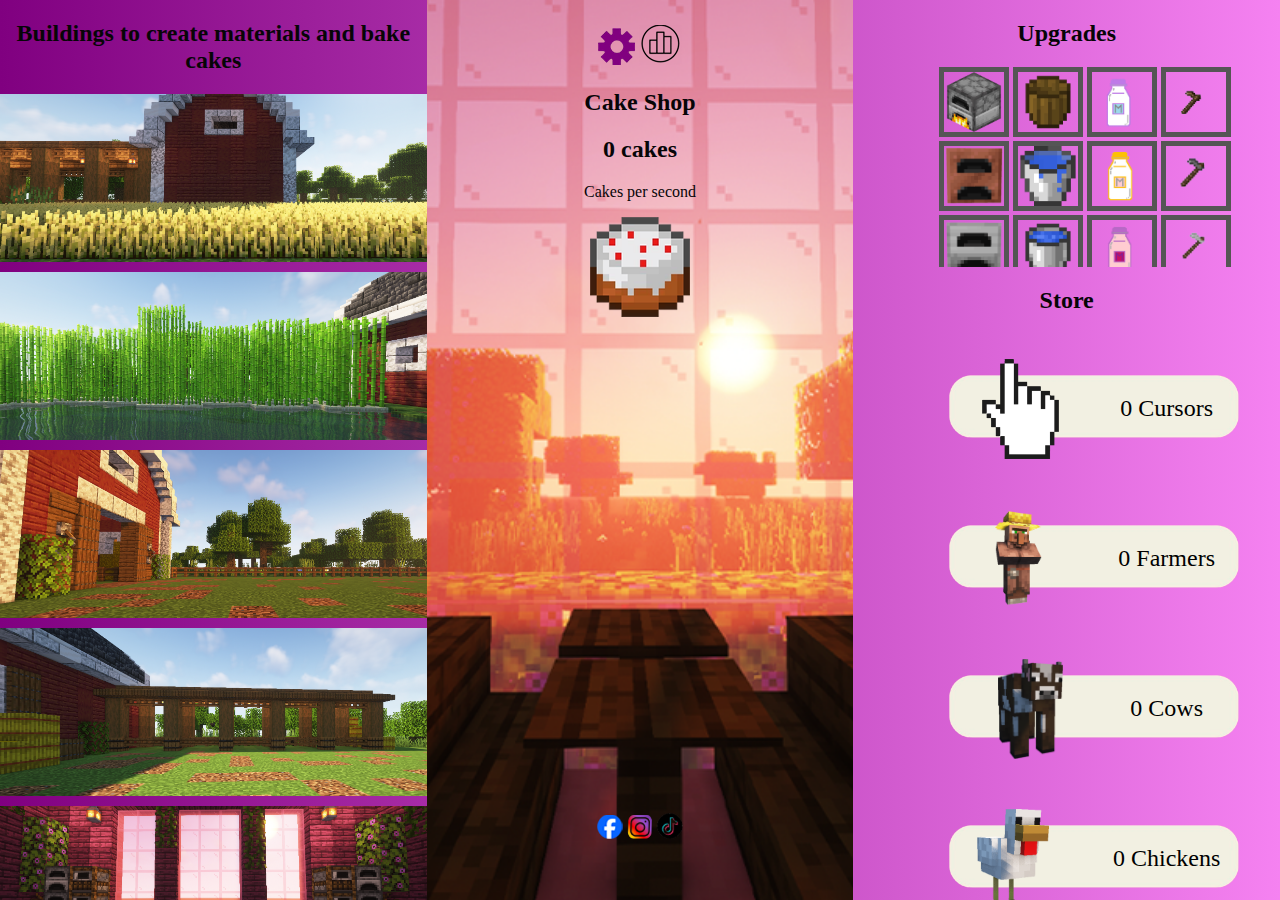
==== index.html @ d2e73d47 "Update index.html" ====
<!DOCTYPE html>
<html lang="en">
<head>
   <script src="Buttons_Resources.js" defer></script>
    <link rel="stylesheet" href="Cakeclicker.css">
    <meta charset="UTF-8">
    <meta name="viewport" content="width=device-width, initial-scale=1.0">
    <title>Homepage</title>
</head>
<body>
   <div class="container">
      <div id ="left" class="left">
         <h2>Buildings to create materials and bake cakes</h2>
         <div class="image-stack">
            <img class="area" src="Wheat Area v2.png" alt=" Wheat Area">
            <img class="area" src="Sugarcane Area v2.png" alt=" Sugarcane Area">
            <img class="area" src="Chicken Area v2.png" alt=" Chicken Area">
            <img class="area" src="Cow Area v2.png" alt=" Cow Area">
            <img class="area" src="Bakery Area v2.png" alt=" Bakery Area">
         </div>
      </div>
      <div id ="middle" class="center">
         <div class="top">
            <button id="Options" onclick="OptionToggle()">
               <img src="Settings Button.png">
           </button>
           <button id="Stats" onclick="StatsToggle()">
               <img src="Stats Button.png">
            </button>
            <h2>Cake Shop</h2>
            <h2 id="cake">0 cakes</h2>
            <p id="cps">Cakes per second</p>
            <button id="cakeClicker" onclick="clickCake()">
              <img class="cake" src="Cake.png" alt="Cake">
            </button>
            <h2></h2>
         </div>
         <div class="Social">
            <img src="Facebook Icon.png">
            <a href="https://www.instagram.com/cake.clicker/profilecard/?igsh=bmQzYXUybTNxMDJ4"><img src="Instagram Icon.png"></a> 
           <a href="https://www.tiktok.com/@cakeclicker3?is_from_webapp=1&sender_device=pc"><img src="Tik Tok Icon.png" ></a>
         </div>
      </div>
      <div id=" right" class="right">
         <h2>Upgrades</h2>
         <div class="top-right">
            <div class="Upgrades">
               <button><img class="tier" src="standard_furnace.png" alt="Standard Furnace" onclick="clickFurnaceStandard()"></button>
               <button><img class="tier" src="wooden_bucket.png" alt="Wooden Bucket" onclick="clickWaterBucketStandard()"></button>
               <button><img class="tier" src="milk.png" alt="Milk" onclick="clickMilkBottleStandard()"></button>
               <button><img class="tier" src="wooden_hoe.png" alt="Wooden Hoe" onclick="clickHoeStandard()"></button>

               <button><img class="tier" src="Copper Furnace v2.png" alt="Copper Furnace" onclick="clickFurnaceStone()"></button>
               <button><img class="tier" src="stone_bucket.png" alt="Stone Bucket" onclick="clickWaterBucketStone()"></button>
               <button><img class="tier" src="golden_milk.png" alt="Golden Milk" onclick="clickMilkBottleStone()"></button>
               <button><img class="tier" src="stone_hoe.png" alt="Stone Hoe" onclick="clickHoeStone()"></button>

               <button><img class="tier" src="Iron Furnace v2.png" alt="Iron Furnace" onclick="clickFurnaceIron()"></button>
               <button><img class="tier" src="iron_bucket.png" alt="Iron Bucket" onclick="clickWaterBucketIron()"></button>
               <button><img class="tier" src="strawberry_milk.png" alt="Milk" onclick="clickMilkBottleIron()"></button>
               <button><img class="tier" src="iron_hoe.png" alt="Iron Hoe" onclick="clickHoeIron()"></button>

               <button><img class="tier" src="Gold Furnace v2.png" alt="Gold Furnace" onclick="clickFurnaceGold()"></button>
               <button><img class="tier" src="gold_bucket.png" alt="Gold Bucket" onclick="clickWaterBucketGold()"></button>
               <button><img class="tier" src="chocolate_milk.png" alt="Milk" onclick="clickMilkBottleGold()"></button>
               <button><img class="tier" src="golden_hoe.png" alt="Golden Hoe" onclick="clickHoeGold()"></button>

               <button><img class="tier" src="Diamond Furnace v2.png" alt="Diamond Furnace" onclick="clickFurnaceDiamond()"></button>
               <button><img class="tier" src="diamond_bucket.png" alt="Diamond Bucket" onclick="clickWaterBucketDiamond()"></button>
               <button><img class="tier" src="golden_chocolate_milk.png" alt="Milk" onclick="clickMilkBottleDiamond()"></button>
               <button><img class="tier" src="diamond_hoe.png" alt="Diamond Hoe" onclick="clickHoeDiamond()"></button>
           </div>
         </div>
         <h2>Store</h2>
        <div class="Buildings">
         <div class="image-container">
            <button id="CursorButton" class="" onclick="clickCursor()">
            <div class="store-wrapper" style="background-image: url('store_button.png');">
                <img class="store" src="Click.png" alt="Click">
                <p id="cursor" class="Item">0 Cursors</p>
            </div>
            </button>
         <button id="farmersButton" onclick="clickFarmer()">
            <div class="store-wrapper" style="background-image: url('store_button.png');">
                <img class="store" src="Farmer.png" alt="Farmer">
                <p id="farmer"  class="Item">0 Farmers</p>
            </div>
         </button>
         <button id="cowsButton" onclick="clickCow()">
            <div class="store-wrapper" style="background-image: url('store_button.png');">
                <img class="store" src="Cow.png" alt="Cow">
                <p id="cow" class="Item">0 Cows</p>
            </div>
         </button>
         <button id="chickensButton" onclick="clickChicken()">
            <div class="store-wrapper" style="background-image: url('store_button.png');">
                <img class="store" src="Chicken.png" alt="Chicken">
                <p id="chicken" class="Item">0 Chickens</p>
            </div>
         </button>
         <button id="sugarMastersButton" onclick="clickMaster()">
            <div class="store-wrapper" style="background-image: url('store_button.png');">
                <img class="store" src="Sugar Master.png" alt="Sugar Master">
                <p id="sugar" class="Item">0 Sugar Masters</p>
            </div>
         </button>
         <button id="bakersButton" onclick="clickBaker()">
            <div class="store-wrapper" style="background-image: url('store_button.png');">
                <img class="store" src="Baker.png" alt="Baker">
                <p id="baker" class="Item">0 Bakers</p>
            </div>
         </button>
        </div>
      </div>
      </div>
   </div>
</body>
</html>
---- Cakeclicker.css ----
@charset "UTF-8";

html{
    height: 100%;
    margin: 0;
}

body {
    color: #070507;
     background: linear-gradient(to right, #800080, #f582f1);
    background-attachment: fixed;
    font-family: "Comic Sans MS", "Comic Sans";
    height: 100%;
    margin: 0;
}

.cake{
    width: 100px;
    height: 100px;

}
button {
    background: none;
    border: none;
    padding: 0;
    cursor: pointer;
}


.container {
    display: flex; 
    justify-content: space-between; 
    height: 100%;
    width: 100%;
}


.left {
    flex: 1; 
    width: 25%;
    height: 100%;
    text-align: center;
    box-sizing: border-box;
    overflow-y: auto;
}


.center {
    flex: 1; 
    width: 50%; 
    height: 100%;
    text-align: center;
    box-sizing: border-box;
    background-image: url(Cafe\ Background.png);
    background-position: center;
    background-size: cover;
    padding-top: 25px;
}

.top{
    height: 90%;
}

.Social{
    height: 10%;
}

.right {
    flex: 1; 
    width: 25%; 
    height: 100%;
    text-align: center;
    box-sizing: border-box;
    overflow-y: auto;
}

.top-right{
    overflow-y: auto;
}

.Upgrades{
    width: 85%;
    height: 200px;
    padding-left: 50px;
}


.tier{
    background: transparent;
    height: 40%;
    width: 18%;
     border: 5px solid #555;
}

button img.tier{
    width: 60px; 
    height: 60px;
    object-fit: contain;
}

button img.store {
    width: 200px;
    height: 100px;
    object-fit: contain; 
}

.store-wrapper {
    width: 330px;
    height: 150px;
    padding-right: 15%;
    display: flex;
    justify-content: center;
    align-items: center;
    background-size: cover;
    background-position: center;
}

.store{
    height: 80%;
    width: 33%;
    object-fit: contain;
}

p.Item{
    font-size: x-large;
    font-family: "Comic Sans MS", "Comic Sans";
}

.area{
    vertical-align: top;
    display: inline-block;
    max-width: 100%;
    margin-bottom: 10px;
    object-fit: cover;  
}

image-stack img {
    display: block;
    width: 100%; 
    margin-bottom: 10px; 
}

.thing {
    border-radius: 8px;
    background: rgba(255, 255, 255, .05);
}

.thing-icon, .particle {
    width: 64px;
    height: 64px;
}

#game.filterOn .things.cantAfford.notOwned{
    filter:blur(3px); 
    
}
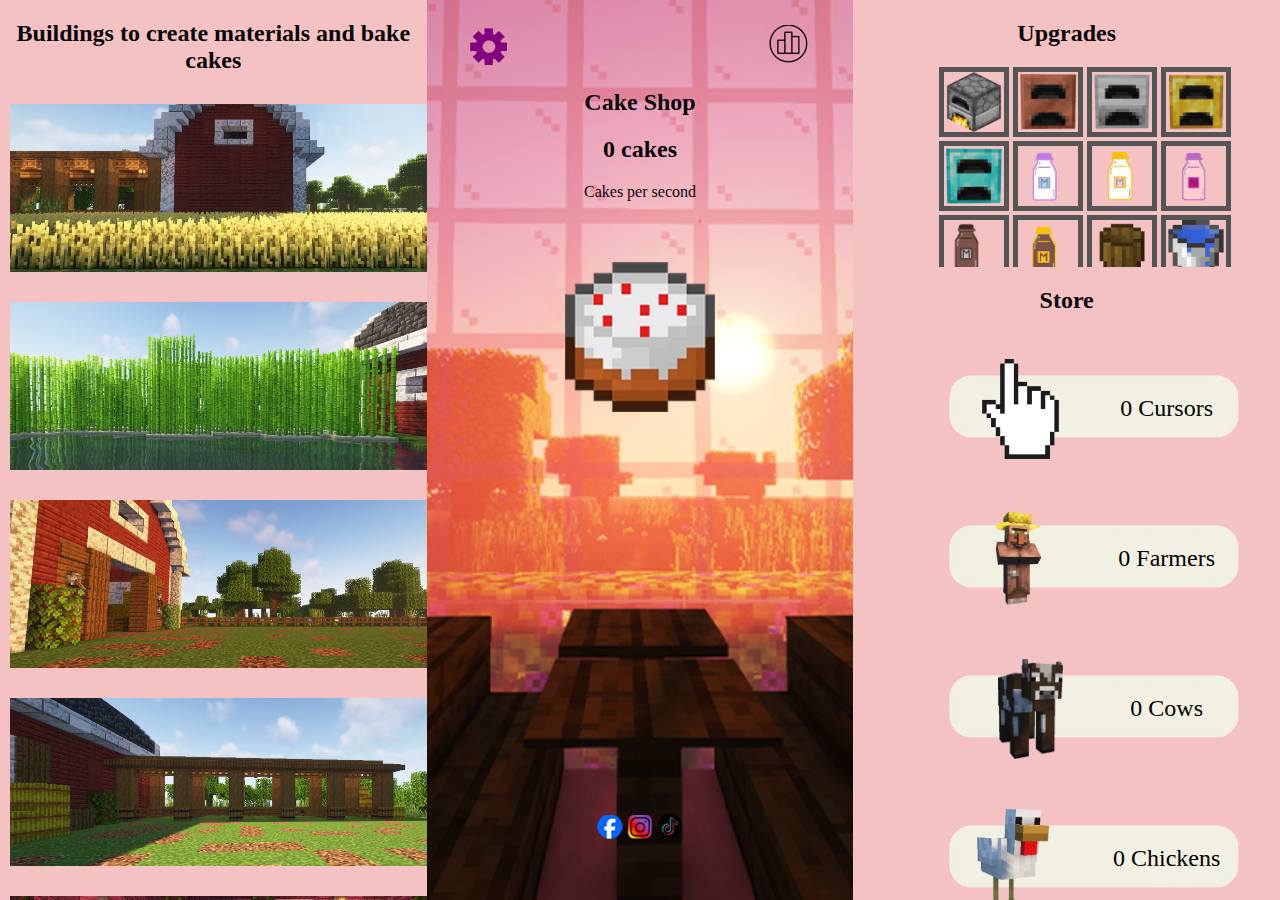
==== commit c0133c50: "Update upgrade buttons" ====
--- a/index.html
+++ b/index.html
@@ -45,31 +45,34 @@
          <h2>Upgrades</h2>
          <div class="top-right">
             <div class="Upgrades">
-               <button><img class="tier" src="standard_furnace.png" alt="Standard Furnace" onclick="clickFurnaceStandard()"></button>
-               <button><img class="tier" src="wooden_bucket.png" alt="Wooden Bucket" onclick="clickWaterBucketStandard()"></button>
-               <button><img class="tier" src="milk.png" alt="Milk" onclick="clickMilkBottleStandard()"></button>
-               <button><img class="tier" src="wooden_hoe.png" alt="Wooden Hoe" onclick="clickHoeStandard()"></button>
+               <!-- Furnaces -->
+                <button id="furnaceStandard"><img class="tier" src="standard_furnace.png" alt="Standard Furnace"></button>
+                <button id="furnaceStone"><img class="tier" src="Copper Furnace v2.png" alt="Stone Furnace"></button>
+                <button id="furnaceIron"><img class="tier" src="Iron Furnace v2.png" alt="Iron Furnace"></button>
+                <button id="furnaceGold"><img class="tier" src="Gold Furnace v2.png" alt="Gold Furnace"></button>
+                <button id="furnaceDiamond"><img class="tier" src="Diamond Furnace v2.png" alt="Diamond Furnace"></button>
 
-               <button><img class="tier" src="Copper Furnace v2.png" alt="Copper Furnace" onclick="clickFurnaceStone()"></button>
-               <button><img class="tier" src="stone_bucket.png" alt="Stone Bucket" onclick="clickWaterBucketStone()"></button>
-               <button><img class="tier" src="golden_milk.png" alt="Golden Milk" onclick="clickMilkBottleStone()"></button>
-               <button><img class="tier" src="stone_hoe.png" alt="Stone Hoe" onclick="clickHoeStone()"></button>
+                <!-- Milk Bottles -->
+                <button id="milkBottleStandard"><img class="tier" src="milk.png" alt="Standard Milk"></button>
+                <button id="milkBottleStone"><img class="tier" src="golden_milk.png" alt="Stone Milk"></button>
+                <button id="milkBottleIron"><img class="tier" src="strawberry_milk.png" alt="Iron Milk"></button>
+                <button id="milkBottleGold"><img class="tier" src="chocolate_milk.png" alt="Gold Milk"></button>
+                <button id="milkBottleDiamond"><img class="tier" src="golden_chocolate_milk.png" alt="Diamond Milk"></button>
 
-               <button><img class="tier" src="Iron Furnace v2.png" alt="Iron Furnace" onclick="clickFurnaceIron()"></button>
-               <button><img class="tier" src="iron_bucket.png" alt="Iron Bucket" onclick="clickWaterBucketIron()"></button>
-               <button><img class="tier" src="strawberry_milk.png" alt="Milk" onclick="clickMilkBottleIron()"></button>
-               <button><img class="tier" src="iron_hoe.png" alt="Iron Hoe" onclick="clickHoeIron()"></button>
+                <!-- Water Buckets -->
+                <button id="waterBucketStandard"><img class="tier" src="wooden_bucket.png" alt="Standard Bucket"></button>
+                <button id="waterBucketStone"><img class="tier" src="stone_bucket.png" alt="Stone Bucket"></button>
+                <button id="waterBucketIron"><img class="tier" src="iron_bucket.png" alt="Iron Bucket"></button>
+                <button id="waterBucketGold"><img class="tier" src="gold_bucket.png" alt="Gold Bucket"></button>
+                <button id="waterBucketDiamond"><img class="tier" src="diamond_bucket.png" alt="Diamond Bucket"></button>
 
-               <button><img class="tier" src="Gold Furnace v2.png" alt="Gold Furnace" onclick="clickFurnaceGold()"></button>
-               <button><img class="tier" src="gold_bucket.png" alt="Gold Bucket" onclick="clickWaterBucketGold()"></button>
-               <button><img class="tier" src="chocolate_milk.png" alt="Milk" onclick="clickMilkBottleGold()"></button>
-               <button><img class="tier" src="golden_hoe.png" alt="Golden Hoe" onclick="clickHoeGold()"></button>
-
-               <button><img class="tier" src="Diamond Furnace v2.png" alt="Diamond Furnace" onclick="clickFurnaceDiamond()"></button>
-               <button><img class="tier" src="diamond_bucket.png" alt="Diamond Bucket" onclick="clickWaterBucketDiamond()"></button>
-               <button><img class="tier" src="golden_chocolate_milk.png" alt="Milk" onclick="clickMilkBottleDiamond()"></button>
-               <button><img class="tier" src="diamond_hoe.png" alt="Diamond Hoe" onclick="clickHoeDiamond()"></button>
-           </div>
+                <!-- Hoes -->
+                <button id="hoeStandard"><img class="tier" src="wooden_hoe.png" alt="Standard Hoe"></button>
+                <button id="hoeStone"><img class="tier" src="stone_hoe.png" alt="Stone Hoe"></button>
+                <button id="hoeIron"><img class="tier" src="iron_hoe.png" alt="Iron Hoe"></button>
+                <button id="hoeGold"><img class="tier" src="golden_hoe.png" alt="Gold Hoe"></button>
+                <button id="hoeDiamond"><img class="tier" src="diamond_hoe.png" alt="Diamond Hoe"></button>
+            </div>
          </div>
          <h2>Store</h2>
         <div class="Buildings">
--- a/Cakeclicker.css
+++ b/Cakeclicker.css
@@ -7,7 +7,7 @@
 
 body {
     color: #070507;
-     background: linear-gradient(to right, #800080, #f582f1);
+     background-color: #f4c2c2;
     background-attachment: fixed;
     font-family: "Comic Sans MS", "Comic Sans";
     height: 100%;
@@ -15,9 +15,9 @@
 }
 
 .cake{
-    width: 100px;
-    height: 100px;
-
+    width: 150px;
+    height: 150px;
+    padding-top: 30%;
 }
 button {
     background: none;
@@ -25,7 +25,9 @@
     padding: 0;
     cursor: pointer;
 }
-
+button#Options {
+    padding-right: 60%;
+}
 
 .container {
     display: flex; 
@@ -131,7 +133,10 @@
     display: inline-block;
     max-width: 100%;
     margin-bottom: 10px;
-    object-fit: cover;  
+    object-fit: cover;
+    
+    border: 10px solid transparent;
+    border-image: url('border v2 - H.png') 30 round;
 }
 
 image-stack img {
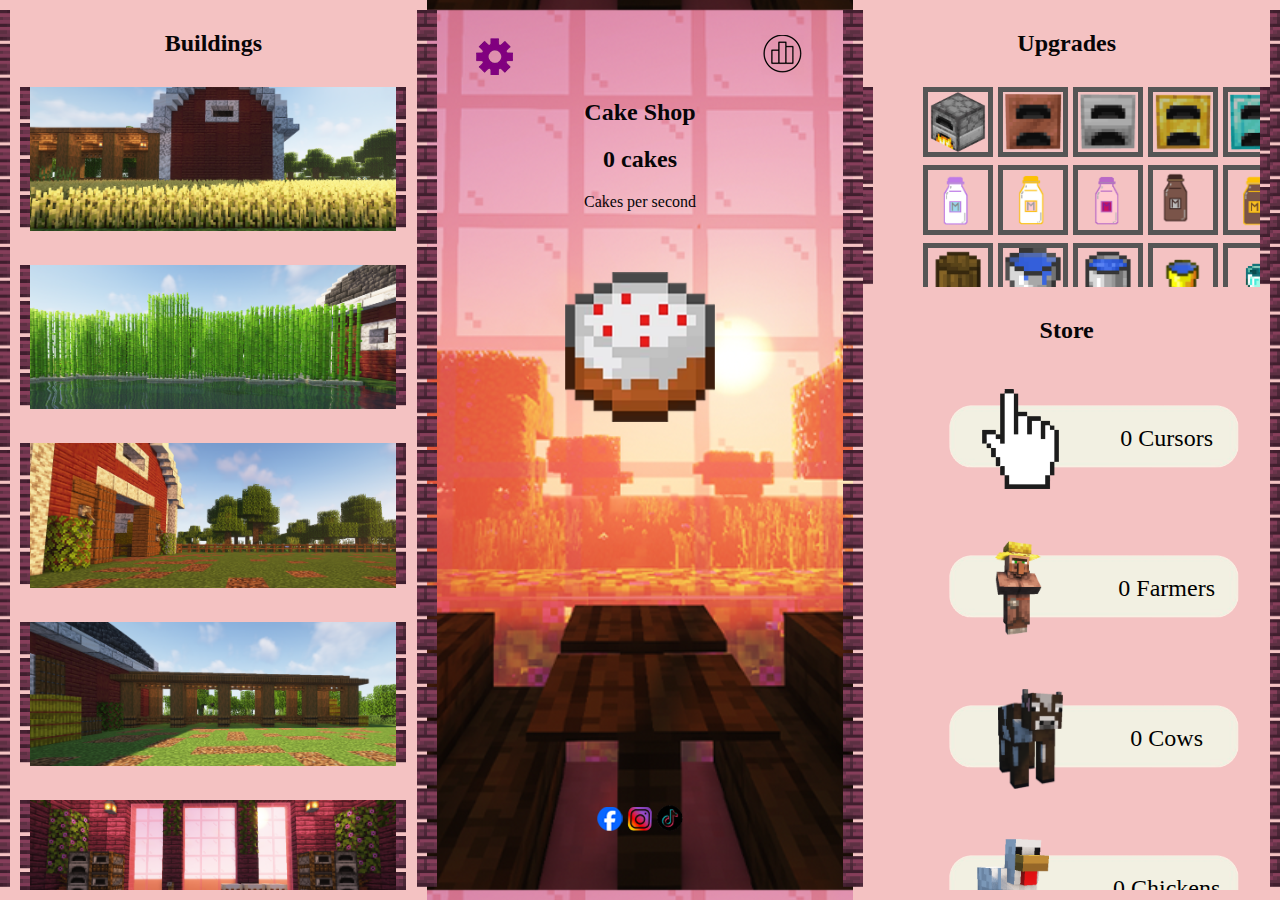
==== commit b0d0de4b: "Update index.html" ====
--- a/index.html
+++ b/index.html
@@ -10,7 +10,7 @@
 <body>
    <div class="container">
       <div id ="left" class="left">
-         <h2>Buildings to create materials and bake cakes</h2>
+         <h2>Buildings</h2>
          <div class="image-stack">
             <img class="area" src="Wheat Area v2.png" alt=" Wheat Area">
             <img class="area" src="Sugarcane Area v2.png" alt=" Sugarcane Area">
@@ -72,6 +72,14 @@
                 <button id="hoeIron"><img class="tier" src="iron_hoe.png" alt="Iron Hoe"></button>
                 <button id="hoeGold"><img class="tier" src="golden_hoe.png" alt="Gold Hoe"></button>
                 <button id="hoeDiamond"><img class="tier" src="diamond_hoe.png" alt="Diamond Hoe"></button>
+
+                <!-- Seeds -->
+                <button id="WheatT1"><img class="tier" src="Wheat Seeds.png" alt="Wheat Tier 1"></button>
+                <button id="WheatT2"><img class="tier" src="Wheat Seeds Tier 2.png" alt="Wheat Tier 2"></button>
+                 <button id="WheatT3"><img class="tier" src="Wheat Seeds Tier 3.png" alt="Wheat Tier 3"></button>
+                 <button id="WheatT4"><img class="tier" src="Wheat Seeds Tier 4.png" alt="Wheat Tier 4"></button>
+                 <button id="WheatT5"><img class="tier" src="Wheat Seeds Tier 5.png" alt="Wheat Tier 5"></button>
+               
             </div>
          </div>
          <h2>Store</h2>
--- a/Cakeclicker.css
+++ b/Cakeclicker.css
@@ -19,6 +19,7 @@
     height: 150px;
     padding-top: 30%;
 }
+
 button {
     background: none;
     border: none;
@@ -44,6 +45,8 @@
     text-align: center;
     box-sizing: border-box;
     overflow-y: auto;
+     border: 10px solid transparent;
+    border-image: url('Border v2 - H.png') 30 round;
 }
 
 
@@ -57,6 +60,8 @@
     background-position: center;
     background-size: cover;
     padding-top: 25px;
+    border: 10px solid transparent;
+    border-image: url('Border v2 - H.png') 30 round;
 }
 
 .top{
@@ -74,16 +79,37 @@
     text-align: center;
     box-sizing: border-box;
     overflow-y: auto;
+    border: 10px solid transparent;
+    border-image: url('Border v2 - H.png') 30 round;
 }
 
 .top-right{
     overflow-y: auto;
+    border: 10px solid transparent;
+    border-image: url('Border v2 - H.png') 30 round;
+}
+
+.top-right::-webkit-scrollbar {
+    display: none; 
+}
+
+.left::-webkit-scrollbar {
+    display: none; 
+}
+
+.right::-webkit-scrollbar {
+    display: none; 
 }
 
 .Upgrades{
     width: 85%;
     height: 200px;
     padding-left: 50px;
+    display: grid;
+    grid-template-columns: repeat(5, 1fr);
+    gap: 5px;
+    justify-items: center; 
+    align-items: center;
 }
 
 
@@ -128,15 +154,16 @@
     font-family: "Comic Sans MS", "Comic Sans";
 }
 
-.area{
-    vertical-align: top;
+.area{   
     display: inline-block;
-    max-width: 100%;
+    max-width: 95%;
+    height: 100%;
     margin-bottom: 10px;
     object-fit: cover;
     
     border: 10px solid transparent;
-    border-image: url('border v2 - H.png') 30 round;
+    border-image: url('Border v2 - H.png') 30 round;
+     box-sizing: border-box;
 }
 
 image-stack img {
@@ -157,5 +184,4 @@
 
 #game.filterOn .things.cantAfford.notOwned{
     filter:blur(3px); 
-    
 }
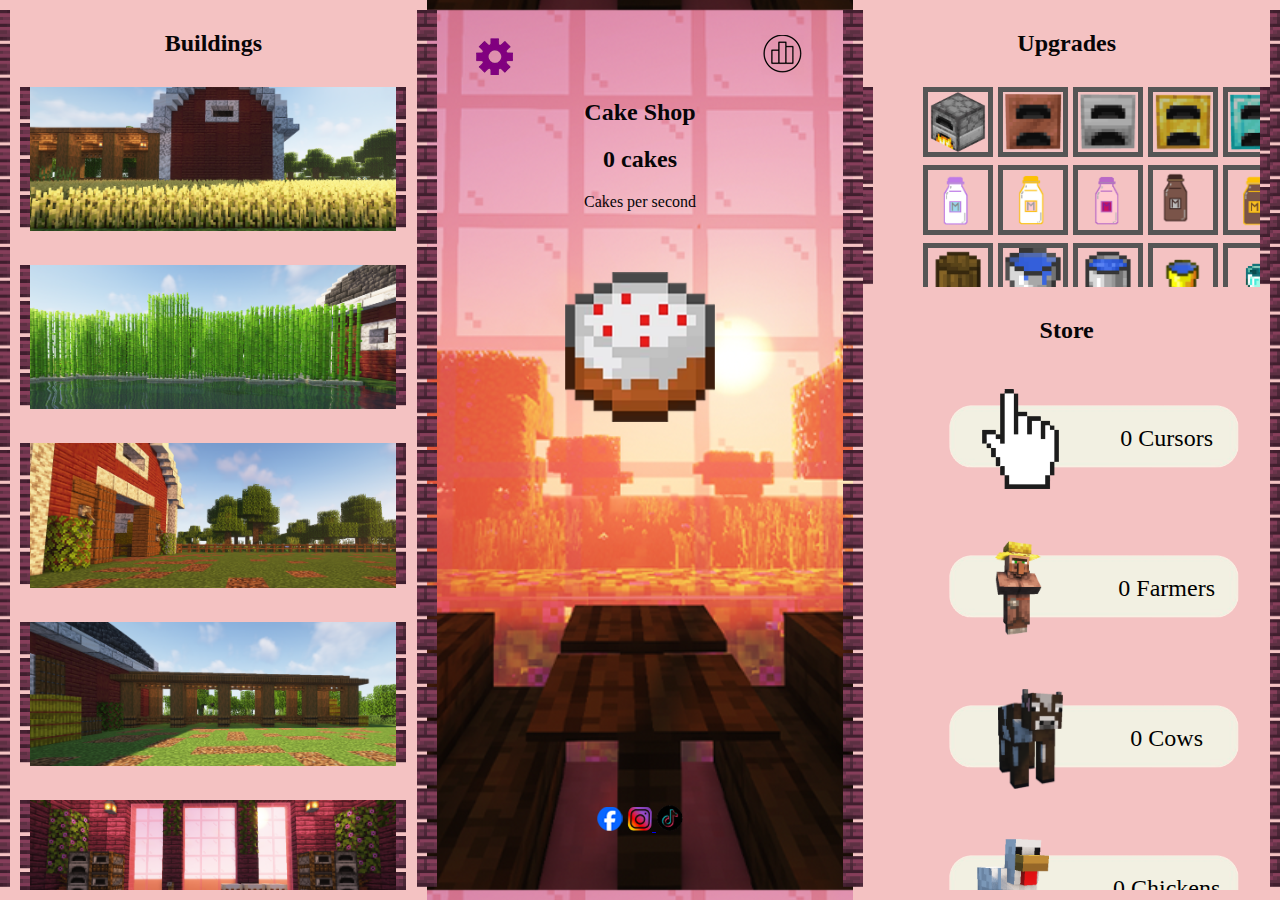
==== commit 0d37b58d: "Update index.html" ====
--- a/index.html
+++ b/index.html
@@ -1,7 +1,7 @@
 <!DOCTYPE html>
 <html lang="en">
 <head>
-   <script src="Buttons_Resources.js" defer></script>
+    <script src="Buttons_Resources.js" defer></script> <!-- Ensure the JavaScript file includes the tiered system -->
     <link rel="stylesheet" href="Cakeclicker.css">
     <meta charset="UTF-8">
     <meta name="viewport" content="width=device-width, initial-scale=1.0">
@@ -9,7 +9,7 @@
 </head>
 <body>
    <div class="container">
-      <div id ="left" class="left">
+      <div id="left" class="left">
          <h2>Buildings</h2>
          <div class="image-stack">
             <img class="area" src="Wheat Area v2.png" alt=" Wheat Area">
@@ -19,110 +19,105 @@
             <img class="area" src="Bakery Area v2.png" alt=" Bakery Area">
          </div>
       </div>
-      <div id ="middle" class="center">
+      <div id="middle" class="center">
          <div class="top">
             <button id="Options" onclick="OptionToggle()">
-               <img src="Settings Button.png">
+               <img src="Settings Button.png" alt="Settings">
            </button>
            <button id="Stats" onclick="StatsToggle()">
-               <img src="Stats Button.png">
+               <img src="Stats Button.png" alt="Stats">
             </button>
-            <h2>Cake Shop</h2>
+            <h2 contenteditable="true">Cake Shop</h2>
             <h2 id="cake">0 cakes</h2>
             <p id="cps">Cakes per second</p>
             <button id="cakeClicker" onclick="clickCake()">
               <img class="cake" src="Cake.png" alt="Cake">
             </button>
-            <h2></h2>
          </div>
          <div class="Social">
-            <img src="Facebook Icon.png">
-            <a href="https://www.instagram.com/cake.clicker/profilecard/?igsh=bmQzYXUybTNxMDJ4"><img src="Instagram Icon.png"></a> 
-           <a href="https://www.tiktok.com/@cakeclicker3?is_from_webapp=1&sender_device=pc"><img src="Tik Tok Icon.png" ></a>
+            <img src="Facebook Icon.png" alt="Facebook">
+            <a href="https://www.instagram.com/cake.clicker/profilecard/?igsh=bmQzYXUybTNxMDJ4">
+                <img src="Instagram Icon.png" alt="Instagram">
+            </a> 
+            <a href="https://www.tiktok.com/@cakeclicker3?is_from_webapp=1&sender_device=pc">
+                <img src="Tik Tok Icon.png" alt="TikTok">
+            </a>
          </div>
       </div>
-      <div id=" right" class="right">
+      <div id="right" class="right">
          <h2>Upgrades</h2>
          <div class="top-right">
             <div class="Upgrades">
                <!-- Furnaces -->
-                <button id="furnaceStandard"><img class="tier" src="standard_furnace.png" alt="Standard Furnace"></button>
-                <button id="furnaceStone"><img class="tier" src="Copper Furnace v2.png" alt="Stone Furnace"></button>
-                <button id="furnaceIron"><img class="tier" src="Iron Furnace v2.png" alt="Iron Furnace"></button>
-                <button id="furnaceGold"><img class="tier" src="Gold Furnace v2.png" alt="Gold Furnace"></button>
-                <button id="furnaceDiamond"><img class="tier" src="Diamond Furnace v2.png" alt="Diamond Furnace"></button>
+               <button id="furnaceStandard"><img class="tier" src="standard_furnace.png" alt="Standard Furnace"></button>
+               <button id="furnaceStone"><img class="tier" src="Copper Furnace v2.png" alt="Stone Furnace"></button>
+               <button id="furnaceIron"><img class="tier" src="Iron Furnace v2.png" alt="Iron Furnace"></button>
+               <button id="furnaceGold"><img class="tier" src="Gold Furnace v2.png" alt="Gold Furnace"></button>
+               <button id="furnaceDiamond"><img class="tier" src="Diamond Furnace v2.png" alt="Diamond Furnace"></button>
 
-                <!-- Milk Bottles -->
-                <button id="milkBottleStandard"><img class="tier" src="milk.png" alt="Standard Milk"></button>
-                <button id="milkBottleStone"><img class="tier" src="golden_milk.png" alt="Stone Milk"></button>
-                <button id="milkBottleIron"><img class="tier" src="strawberry_milk.png" alt="Iron Milk"></button>
-                <button id="milkBottleGold"><img class="tier" src="chocolate_milk.png" alt="Gold Milk"></button>
-                <button id="milkBottleDiamond"><img class="tier" src="golden_chocolate_milk.png" alt="Diamond Milk"></button>
+               <!-- Milk Bottles -->
+               <button id="milkStandard"><img class="tier" src="milk.png" alt="Standard Milk"></button>
+               <button id="milkStone"><img class="tier" src="golden_milk.png" alt="Stone Milk"></button>
+               <button id="milkIron"><img class="tier" src="strawberry_milk.png" alt="Iron Milk"></button>
+               <button id="milkGold"><img class="tier" src="chocolate_milk.png" alt="Gold Milk"></button>
+               <button id="milkDiamond"><img class="tier" src="golden_chocolate_milk.png" alt="Diamond Milk"></button>
 
-                <!-- Water Buckets -->
-                <button id="waterBucketStandard"><img class="tier" src="wooden_bucket.png" alt="Standard Bucket"></button>
-                <button id="waterBucketStone"><img class="tier" src="stone_bucket.png" alt="Stone Bucket"></button>
-                <button id="waterBucketIron"><img class="tier" src="iron_bucket.png" alt="Iron Bucket"></button>
-                <button id="waterBucketGold"><img class="tier" src="gold_bucket.png" alt="Gold Bucket"></button>
-                <button id="waterBucketDiamond"><img class="tier" src="diamond_bucket.png" alt="Diamond Bucket"></button>
+               <!-- Water Buckets -->
+               <button id="waterBucketStandard"><img class="tier" src="wooden_bucket.png" alt="Standard Bucket"></button>
+               <button id="waterBucketStone"><img class="tier" src="stone_bucket.png" alt="Stone Bucket"></button>
+               <button id="waterBucketIron"><img class="tier" src="iron_bucket.png" alt="Iron Bucket"></button>
+               <button id="waterBucketGold"><img class="tier" src="gold_bucket.png" alt="Gold Bucket"></button>
+               <button id="waterBucketDiamond"><img class="tier" src="diamond_bucket.png" alt="Diamond Bucket"></button>
 
-                <!-- Hoes -->
-                <button id="hoeStandard"><img class="tier" src="wooden_hoe.png" alt="Standard Hoe"></button>
-                <button id="hoeStone"><img class="tier" src="stone_hoe.png" alt="Stone Hoe"></button>
-                <button id="hoeIron"><img class="tier" src="iron_hoe.png" alt="Iron Hoe"></button>
-                <button id="hoeGold"><img class="tier" src="golden_hoe.png" alt="Gold Hoe"></button>
-                <button id="hoeDiamond"><img class="tier" src="diamond_hoe.png" alt="Diamond Hoe"></button>
-
-                <!-- Seeds -->
-                <button id="WheatT1"><img class="tier" src="Wheat Seeds.png" alt="Wheat Tier 1"></button>
-                <button id="WheatT2"><img class="tier" src="Wheat Seeds Tier 2.png" alt="Wheat Tier 2"></button>
-                 <button id="WheatT3"><img class="tier" src="Wheat Seeds Tier 3.png" alt="Wheat Tier 3"></button>
-                 <button id="WheatT4"><img class="tier" src="Wheat Seeds Tier 4.png" alt="Wheat Tier 4"></button>
-                 <button id="WheatT5"><img class="tier" src="Wheat Seeds Tier 5.png" alt="Wheat Tier 5"></button>
-               
+               <!-- Hoes -->
+               <button id="hoeStandard"><img class="tier" src="wooden_hoe.png" alt="Standard Hoe"></button>
+               <button id="hoeStone"><img class="tier" src="stone_hoe.png" alt="Stone Hoe"></button>
+               <button id="hoeIron"><img class="tier" src="iron_hoe.png" alt="Iron Hoe"></button>
+               <button id="hoeGold"><img class="tier" src="golden_hoe.png" alt="Gold Hoe"></button>
+               <button id="hoeDiamond"><img class="tier" src="diamond_hoe.png" alt="Diamond Hoe"></button>
             </div>
          </div>
          <h2>Store</h2>
-        <div class="Buildings">
-         <div class="image-container">
-            <button id="CursorButton" class="" onclick="clickCursor()">
-            <div class="store-wrapper" style="background-image: url('store_button.png');">
-                <img class="store" src="Click.png" alt="Click">
-                <p id="cursor" class="Item">0 Cursors</p>
+         <div class="Buildings">
+            <div class="image-container">
+               <button id="CursorButton" onclick="clickCursor()">
+                  <div class="store-wrapper" style="background-image: url('store_button.png');">
+                      <img class="store" src="Click.png" alt="Click">
+                      <p id="cursor" class="Item">0 Cursors</p>
+                  </div>
+               </button>
+               <button id="farmersButton" onclick="clickFarmer()">
+                  <div class="store-wrapper" style="background-image: url('store_button.png');">
+                      <img class="store" src="Farmer.png" alt="Farmer">
+                      <p id="farmer" class="Item">0 Farmers</p>
+                  </div>
+               </button>
+               <button id="cowsButton" onclick="clickCow()">
+                  <div class="store-wrapper" style="background-image: url('store_button.png');">
+                      <img class="store" src="Cow.png" alt="Cow">
+                      <p id="cow" class="Item">0 Cows</p>
+                  </div>
+               </button>
+               <button id="chickensButton" onclick="clickChicken()">
+                  <div class="store-wrapper" style="background-image: url('store_button.png');">
+                      <img class="store" src="Chicken.png" alt="Chicken">
+                      <p id="chicken" class="Item">0 Chickens</p>
+                  </div>
+               </button>
+               <button id="sugarMastersButton" onclick="clickMaster()">
+                  <div class="store-wrapper" style="background-image: url('store_button.png');">
+                      <img class="store" src="Sugar Master.png" alt="Sugar Master">
+                      <p id="sugar" class="Item">0 Sugar Masters</p>
+                  </div>
+               </button>
+               <button id="bakersButton" onclick="clickBaker()">
+                  <div class="store-wrapper" style="background-image: url('store_button.png');">
+                      <img class="store" src="Baker.png" alt="Baker">
+                      <p id="baker" class="Item">0 Bakers</p>
+                  </div>
+               </button>
             </div>
-            </button>
-         <button id="farmersButton" onclick="clickFarmer()">
-            <div class="store-wrapper" style="background-image: url('store_button.png');">
-                <img class="store" src="Farmer.png" alt="Farmer">
-                <p id="farmer"  class="Item">0 Farmers</p>
-            </div>
-         </button>
-         <button id="cowsButton" onclick="clickCow()">
-            <div class="store-wrapper" style="background-image: url('store_button.png');">
-                <img class="store" src="Cow.png" alt="Cow">
-                <p id="cow" class="Item">0 Cows</p>
-            </div>
-         </button>
-         <button id="chickensButton" onclick="clickChicken()">
-            <div class="store-wrapper" style="background-image: url('store_button.png');">
-                <img class="store" src="Chicken.png" alt="Chicken">
-                <p id="chicken" class="Item">0 Chickens</p>
-            </div>
-         </button>
-         <button id="sugarMastersButton" onclick="clickMaster()">
-            <div class="store-wrapper" style="background-image: url('store_button.png');">
-                <img class="store" src="Sugar Master.png" alt="Sugar Master">
-                <p id="sugar" class="Item">0 Sugar Masters</p>
-            </div>
-         </button>
-         <button id="bakersButton" onclick="clickBaker()">
-            <div class="store-wrapper" style="background-image: url('store_button.png');">
-                <img class="store" src="Baker.png" alt="Baker">
-                <p id="baker" class="Item">0 Bakers</p>
-            </div>
-         </button>
-        </div>
-      </div>
+         </div>
       </div>
    </div>
 </body>
--- a/Cakeclicker.css
+++ b/Cakeclicker.css
@@ -89,17 +89,7 @@
     border-image: url('Border v2 - H.png') 30 round;
 }
 
-.top-right::-webkit-scrollbar {
-    display: none; 
-}
 
-.left::-webkit-scrollbar {
-    display: none; 
-}
-
-.right::-webkit-scrollbar {
-    display: none; 
-}
 
 .Upgrades{
     width: 85%;
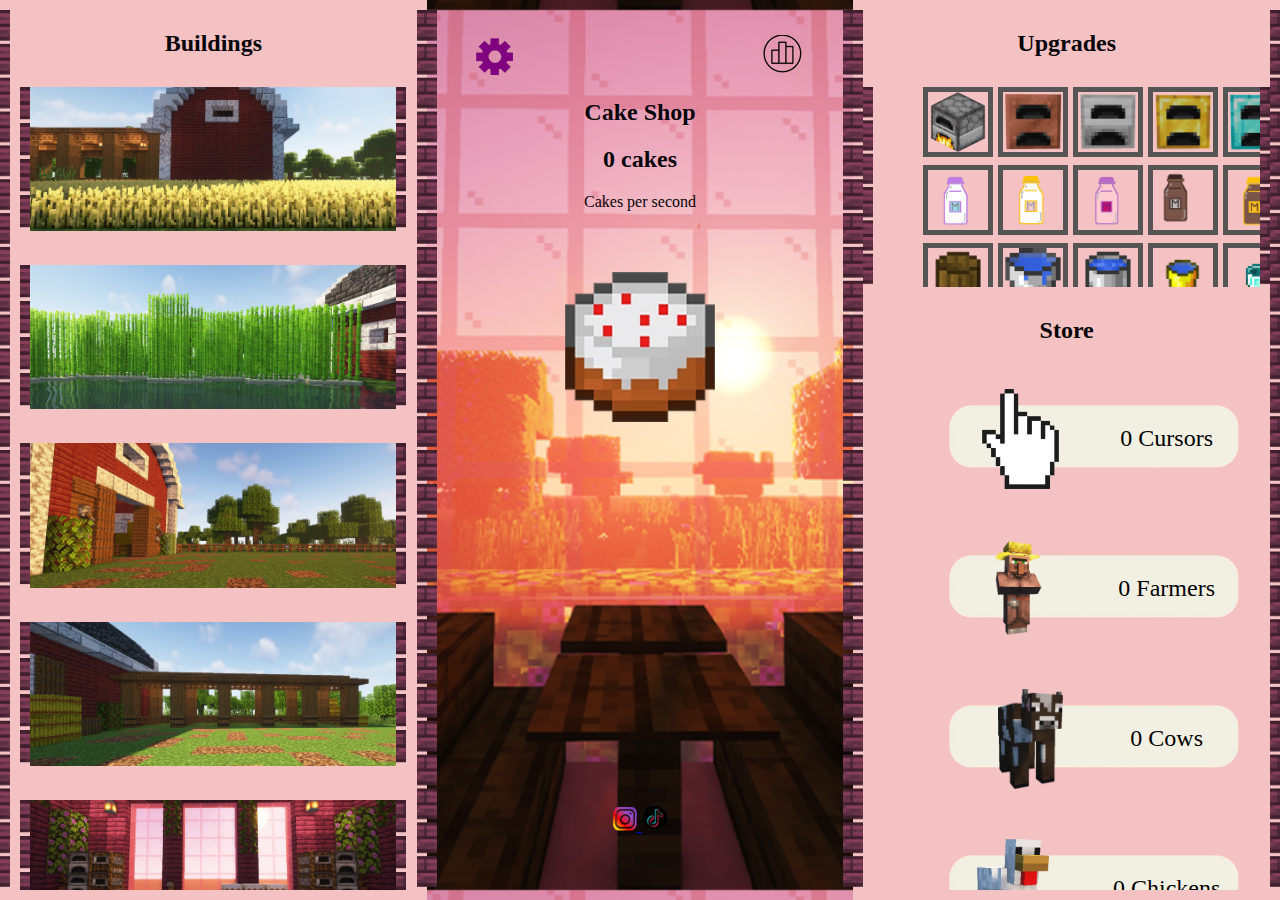
==== commit bdb162fe: "Update index.html" ====
--- a/index.html
+++ b/index.html
@@ -35,7 +35,6 @@
             </button>
          </div>
          <div class="Social">
-            <img src="Facebook Icon.png" alt="Facebook">
             <a href="https://www.instagram.com/cake.clicker/profilecard/?igsh=bmQzYXUybTNxMDJ4">
                 <img src="Instagram Icon.png" alt="Instagram">
             </a> 
@@ -63,11 +62,12 @@
                <button id="milkDiamond"><img class="tier" src="golden_chocolate_milk.png" alt="Diamond Milk"></button>
 
                <!-- Water Buckets -->
-               <button id="waterBucketStandard"><img class="tier" src="wooden_bucket.png" alt="Standard Bucket"></button>
-               <button id="waterBucketStone"><img class="tier" src="stone_bucket.png" alt="Stone Bucket"></button>
-               <button id="waterBucketIron"><img class="tier" src="iron_bucket.png" alt="Iron Bucket"></button>
-               <button id="waterBucketGold"><img class="tier" src="gold_bucket.png" alt="Gold Bucket"></button>
-               <button id="waterBucketDiamond"><img class="tier" src="diamond_bucket.png" alt="Diamond Bucket"></button>
+               <button id="bucketStandard"><img class="tier" src="wooden_bucket.png" alt="Standard Bucket"></button>
+                <button id="bucketStone"><img class="tier" src="stone_bucket.png" alt="Stone Bucket"></button>
+                <button id="bucketIron"><img class="tier" src="iron_bucket.png" alt="Iron Bucket"></button>
+                <button id="bucketGold"><img class="tier" src="gold_bucket.png" alt="Gold Bucket"></button>
+               <button id="bucketDiamond"><img class="tier" src="diamond_bucket.png" alt="Diamond Bucket"></button>
+
 
                <!-- Hoes -->
                <button id="hoeStandard"><img class="tier" src="wooden_hoe.png" alt="Standard Hoe"></button>
